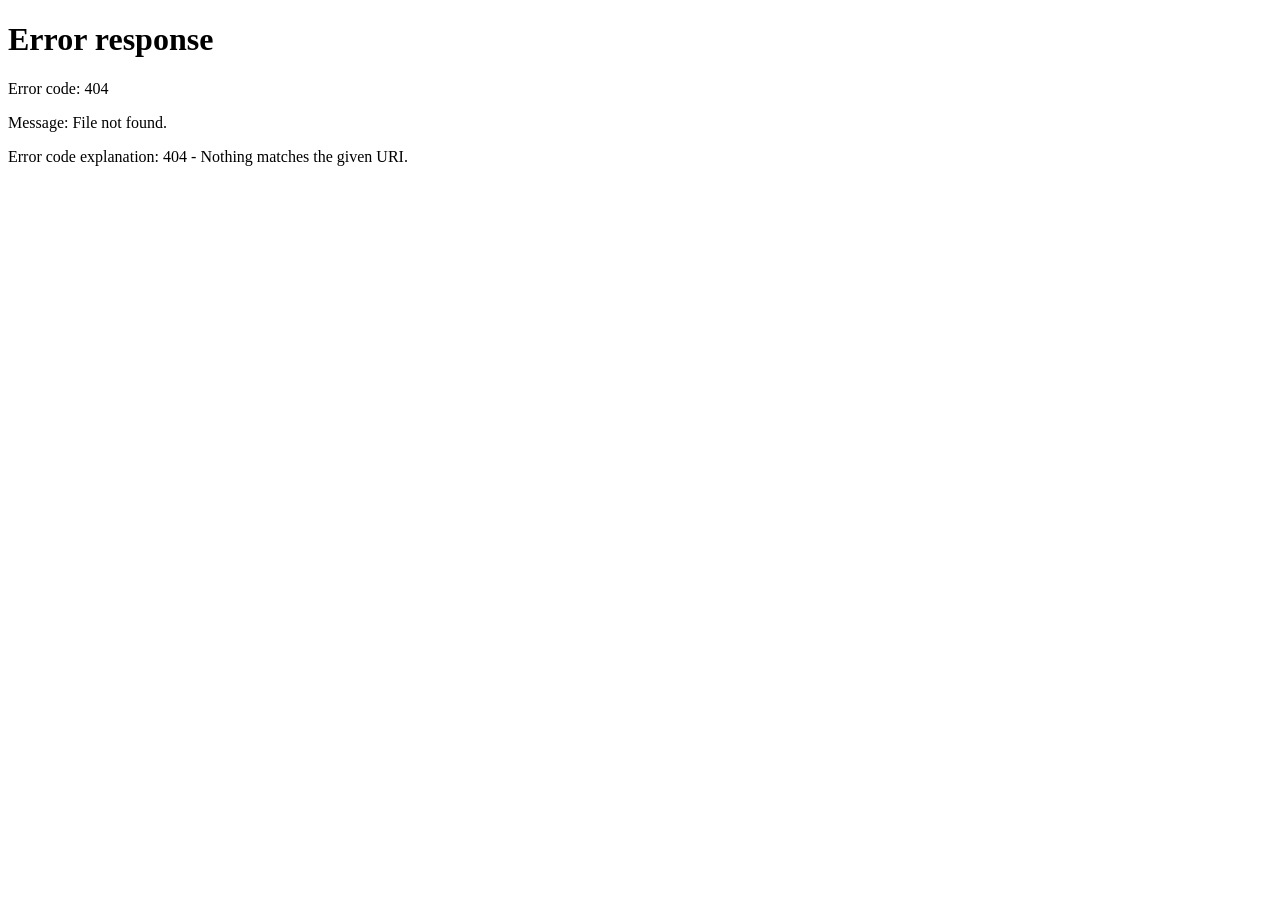
==== pages/index.html @ 7afa3094 "maintenance page added" ====
<!DOCTYPE html>
<html lang="en">
<head>
    <meta charset="UTF-8">
    <meta name="viewport" content="width=device-width, initial-scale=1">
    <title>iFinix - Banking Operations, Simplified</title>
    <link rel="shortcut icon" href="assets/Logo.svg">
    <link rel="icon" href="assets/Logo.svg" type="image/svg+xml">
</head>
<body>
    <script>
        window.location.href = './pages/home.html';
    </script>
    <noscript>
        <p>Please enable JavaScript or <a href="./pages/home.html">click here to go to the home page</a>.</p>
    </noscript>
</body>
</html>
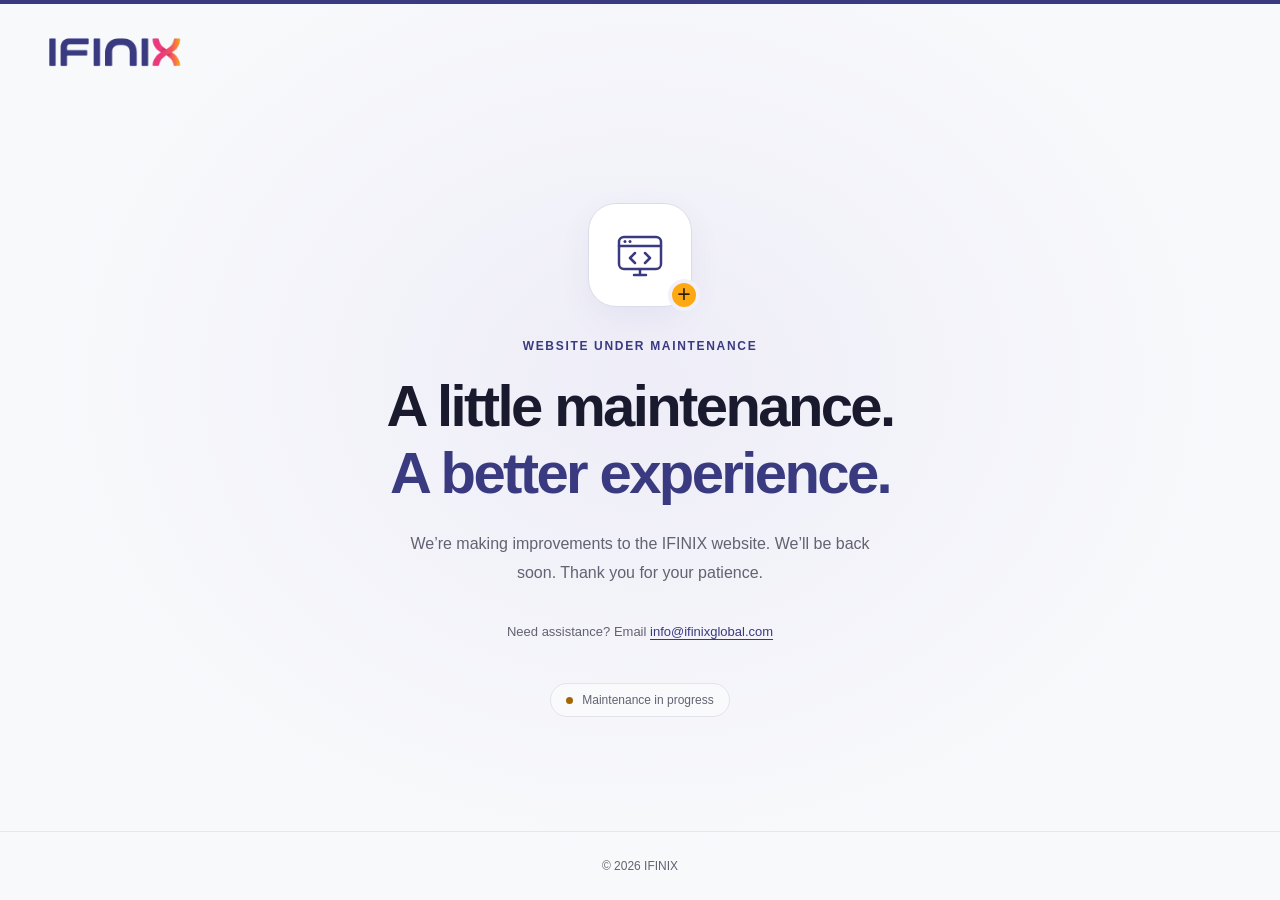
==== commit d7ab43f5: "root and path's updated" ====
--- a/pages/index.html
+++ b/pages/index.html
@@ -2,17 +2,22 @@
 <html lang="en">
 <head>
     <meta charset="UTF-8">
+    <!-- MAINTENANCE MODE: Remove this block to restore this page. -->
+    <meta http-equiv="refresh" content="0; url=../index.html">
+    <script>window.location.replace('../index.html');</script>
+    <style>body { display: none !important; }</style>
+    <!-- END MAINTENANCE MODE -->
     <meta name="viewport" content="width=device-width, initial-scale=1">
     <title>iFinix - Banking Operations, Simplified</title>
-    <link rel="shortcut icon" href="assets/Logo.svg">
-    <link rel="icon" href="assets/Logo.svg" type="image/svg+xml">
+    <link rel="shortcut icon" href="../assets/Logo.svg">
+    <link rel="icon" href="../assets/Logo.svg" type="image/svg+xml">
 </head>
 <body>
     <script>
-        window.location.href = './pages/home.html';
+        window.location.href = '../index.html';
     </script>
     <noscript>
-        <p>Please enable JavaScript or <a href="./pages/home.html">click here to go to the home page</a>.</p>
+        <p>Please enable JavaScript or <a href="../index.html">click here to view the maintenance page</a>.</p>
     </noscript>
 </body>
 </html>
